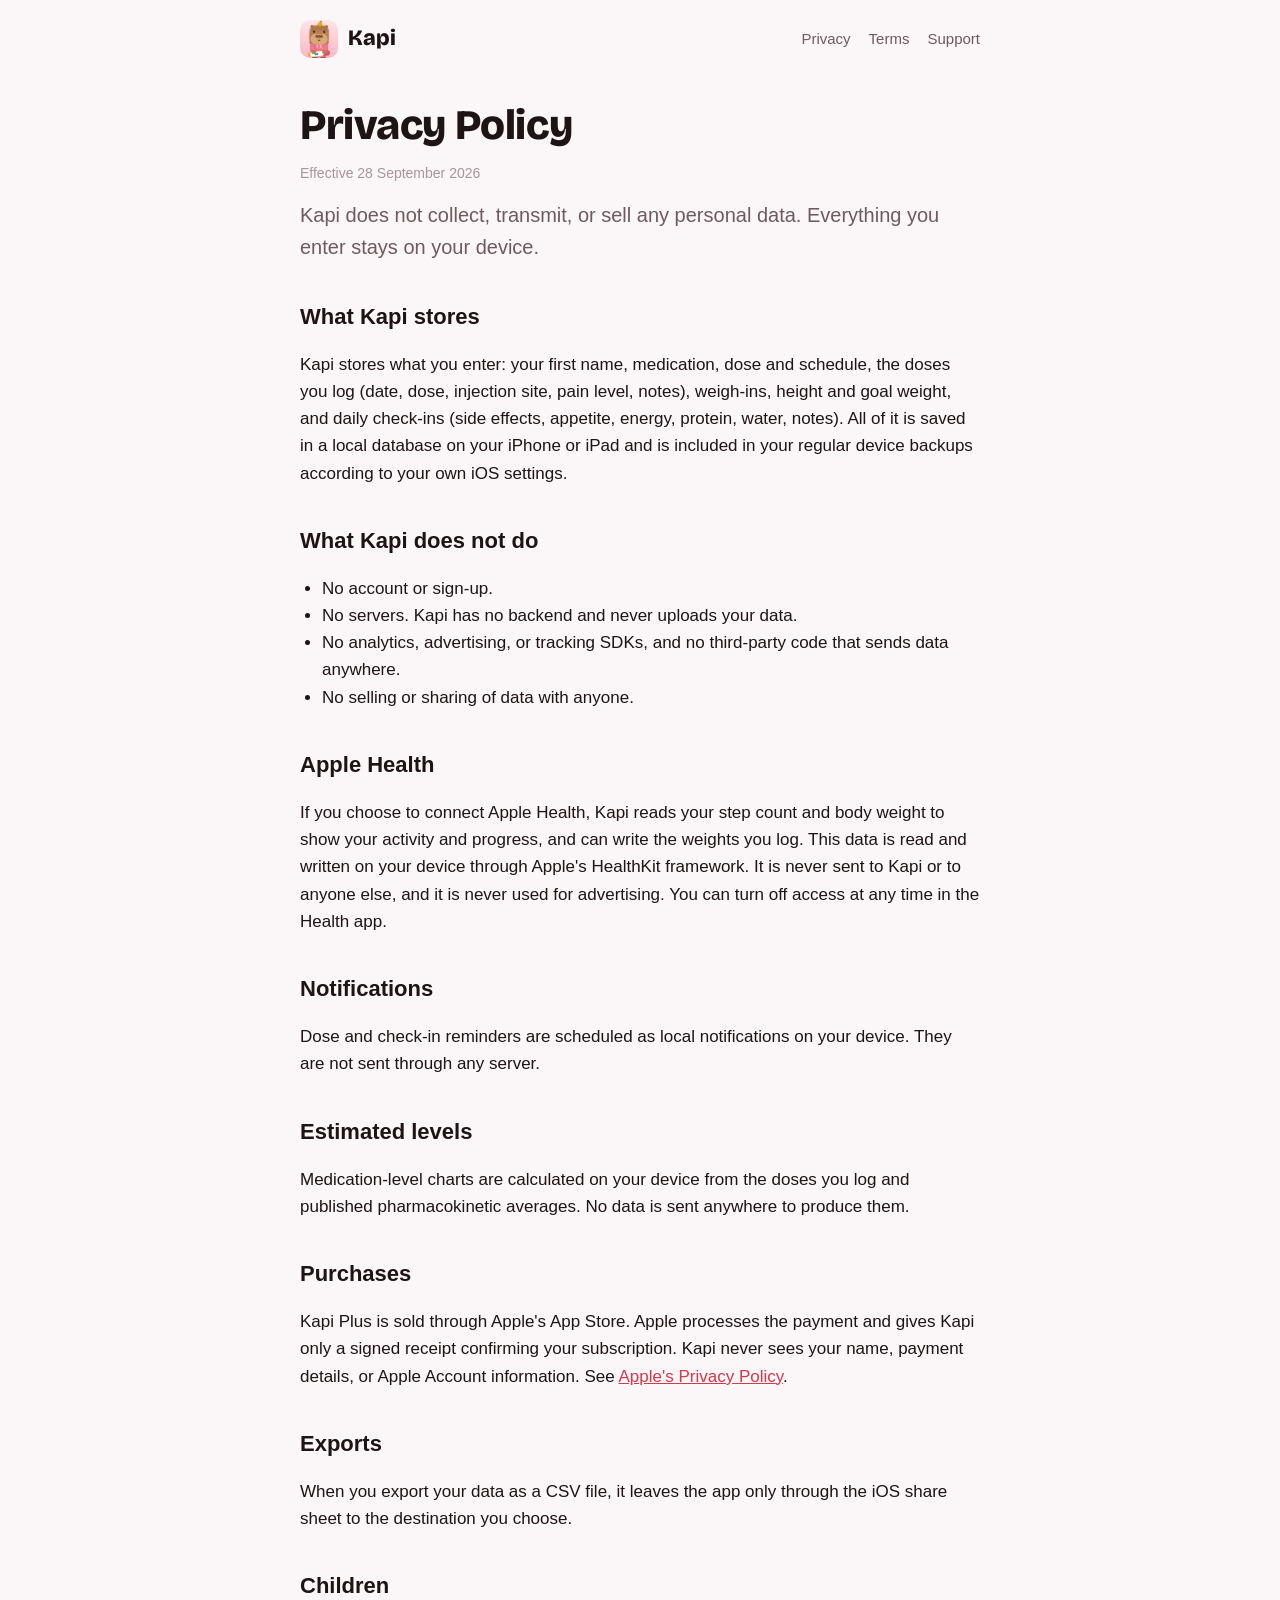
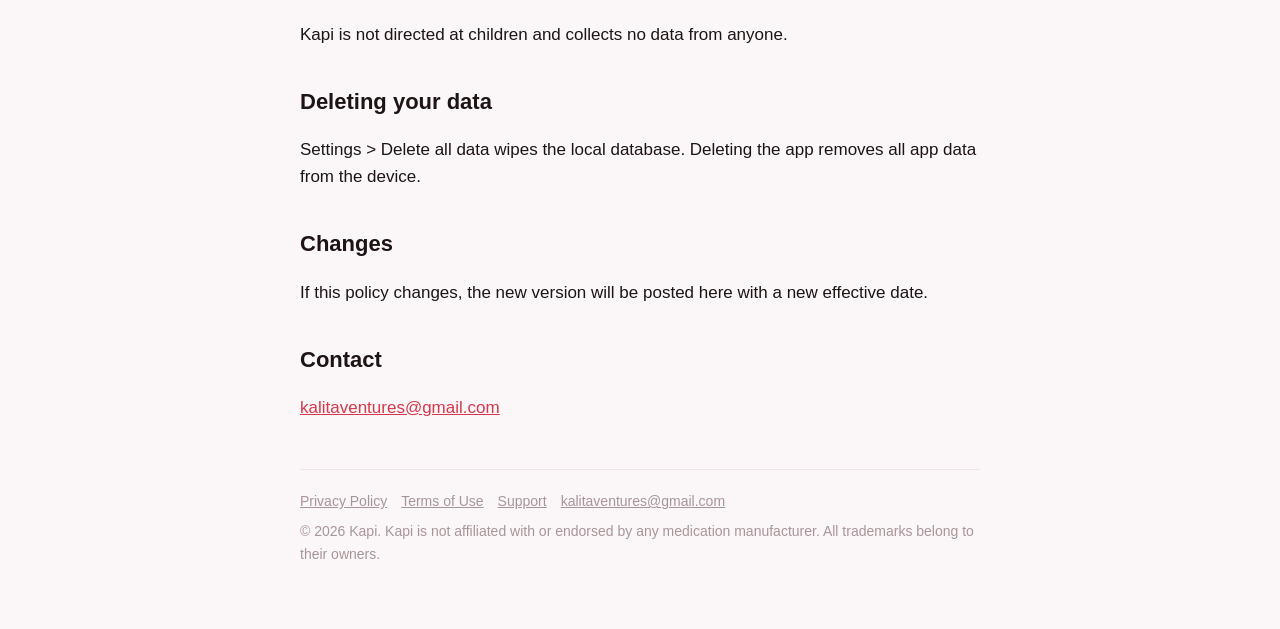
==== privacy.html @ 867f0ccf "Init" ====
<!doctype html><html lang="en"><head><meta charset="utf-8"><meta name="viewport" content="width=device-width,initial-scale=1"><title>Privacy Policy – Kapi</title><meta name="description" content="Kapi collects no data. Everything you log stays on your device."><link rel="stylesheet" href="style.css"><link rel="icon" href="icon.png"></head><body><div class="wrap"><header><a class="brand" href="./"><img src="icon.png" alt="">Kapi</a><nav><a href="privacy.html">Privacy</a><a href="terms.html">Terms</a><a href="support.html">Support</a></nav></header>
<h1>Privacy Policy</h1>
<p class="muted">Effective 28 September 2026</p>
<p class="lead">Kapi does not collect, transmit, or sell any personal data. Everything you enter stays on your device.</p>
<h2>What Kapi stores</h2>
<p>Kapi stores what you enter: your first name, medication, dose and schedule, the doses you log (date, dose, injection site, pain level, notes), weigh-ins, height and goal weight, and daily check-ins (side effects, appetite, energy, protein, water, notes). All of it is saved in a local database on your iPhone or iPad and is included in your regular device backups according to your own iOS settings.</p>
<h2>What Kapi does not do</h2>
<ul>
<li>No account or sign-up.</li>
<li>No servers. Kapi has no backend and never uploads your data.</li>
<li>No analytics, advertising, or tracking SDKs, and no third-party code that sends data anywhere.</li>
<li>No selling or sharing of data with anyone.</li>
</ul>
<h2>Apple Health</h2>
<p>If you choose to connect Apple Health, Kapi reads your step count and body weight to show your activity and progress, and can write the weights you log. This data is read and written on your device through Apple's HealthKit framework. It is never sent to Kapi or to anyone else, and it is never used for advertising. You can turn off access at any time in the Health app.</p>
<h2>Notifications</h2>
<p>Dose and check-in reminders are scheduled as local notifications on your device. They are not sent through any server.</p>
<h2>Estimated levels</h2>
<p>Medication-level charts are calculated on your device from the doses you log and published pharmacokinetic averages. No data is sent anywhere to produce them.</p>
<h2>Purchases</h2>
<p>Kapi Plus is sold through Apple's App Store. Apple processes the payment and gives Kapi only a signed receipt confirming your subscription. Kapi never sees your name, payment details, or Apple Account information. See <a href="https://www.apple.com/legal/privacy/">Apple's Privacy Policy</a>.</p>
<h2>Exports</h2>
<p>When you export your data as a CSV file, it leaves the app only through the iOS share sheet to the destination you choose.</p>
<h2>Children</h2>
<p>Kapi is not directed at children and collects no data from anyone.</p>
<h2>Deleting your data</h2>
<p>Settings &gt; Delete all data wipes the local database. Deleting the app removes all app data from the device.</p>
<h2>Changes</h2>
<p>If this policy changes, the new version will be posted here with a new effective date.</p>
<h2>Contact</h2>
<p><a href="mailto:kalitaventures@gmail.com">kalitaventures@gmail.com</a></p>
<footer><a href="privacy.html">Privacy Policy</a><a href="terms.html">Terms of Use</a><a href="support.html">Support</a><a href="mailto:kalitaventures@gmail.com">kalitaventures@gmail.com</a><div style="margin-top:8px">© 2026 Kapi. Kapi is not affiliated with or endorsed by any medication manufacturer. All trademarks belong to their owners.</div></footer></div></body></html>
---- style.css ----
@font-face { font-family:"Bricolage"; src:url("BricolageGrotesque-ExtraBold.ttf") format("truetype"); font-weight:800; font-display:swap; }
:root { --paper:#FBF6F7; --surface:#FFFFFF; --ink:#1E1416; --ink2:#6E5A5F; --ink3:#A8959A; --line:#F0E3E6; --rose:#D6384C; --rose-soft:#FDE5E8; --yuzu:#F5A300; }
@media (prefers-color-scheme: dark) { :root { --paper:#150F11; --surface:#201719; --ink:#F6EEF0; --ink2:#BBA7AC; --ink3:#7D6A6F; --line:#3A2C30; --rose:#FF7A88; --rose-soft:#3A1A1F; --yuzu:#FFC14A; } }
* { box-sizing:border-box; }
body { margin:0; background:var(--paper); color:var(--ink); font:17px/1.6 -apple-system,BlinkMacSystemFont,"SF Pro Text","Segoe UI",Roboto,sans-serif; -webkit-font-smoothing:antialiased; }
a { color:var(--rose); }
.wrap { max-width:720px; margin:0 auto; padding:0 20px 64px; }
header { display:flex; align-items:center; justify-content:space-between; padding:20px 0; flex-wrap:wrap; gap:8px; }
.brand { display:flex; align-items:center; gap:10px; font-family:"Bricolage",-apple-system,sans-serif; font-weight:800; text-decoration:none; color:var(--ink); font-size:22px; }
.brand img { width:38px; height:38px; border-radius:10px; }
nav a { margin-left:18px; font-size:15px; color:var(--ink2); text-decoration:none; }
nav a:first-child { margin-left:0; }
nav a:hover { color:var(--rose); }
h1 { font-family:"Bricolage",-apple-system,sans-serif; font-weight:800; font-size:42px; line-height:1.1; margin:24px 0 10px; letter-spacing:-0.01em; }
h1 em { font-style:normal; color:var(--rose); }
h2 { font-size:22px; margin:36px 0 8px; }
h3 { font-size:17px; margin:24px 0 6px; }
p.lead { font-size:20px; color:var(--ink2); margin:0 0 24px; }
.muted { color:var(--ink3); font-size:14px; }
.card { background:var(--surface); border:1px solid var(--line); border-radius:20px; padding:20px 22px; margin:16px 0; }
.grid { display:grid; grid-template-columns:repeat(auto-fit,minmax(200px,1fr)); gap:14px; margin:24px 0; }
.grid .card { margin:0; }
.card h3 { margin-top:0; }
.btn { display:inline-block; background:var(--rose); color:#fff; padding:12px 20px; border-radius:999px; text-decoration:none; font-weight:600; }
footer { border-top:1px solid var(--line); margin-top:48px; padding-top:20px; color:var(--ink3); font-size:14px; }
footer a { color:var(--ink3); margin-right:14px; }
ul { padding-left:22px; }
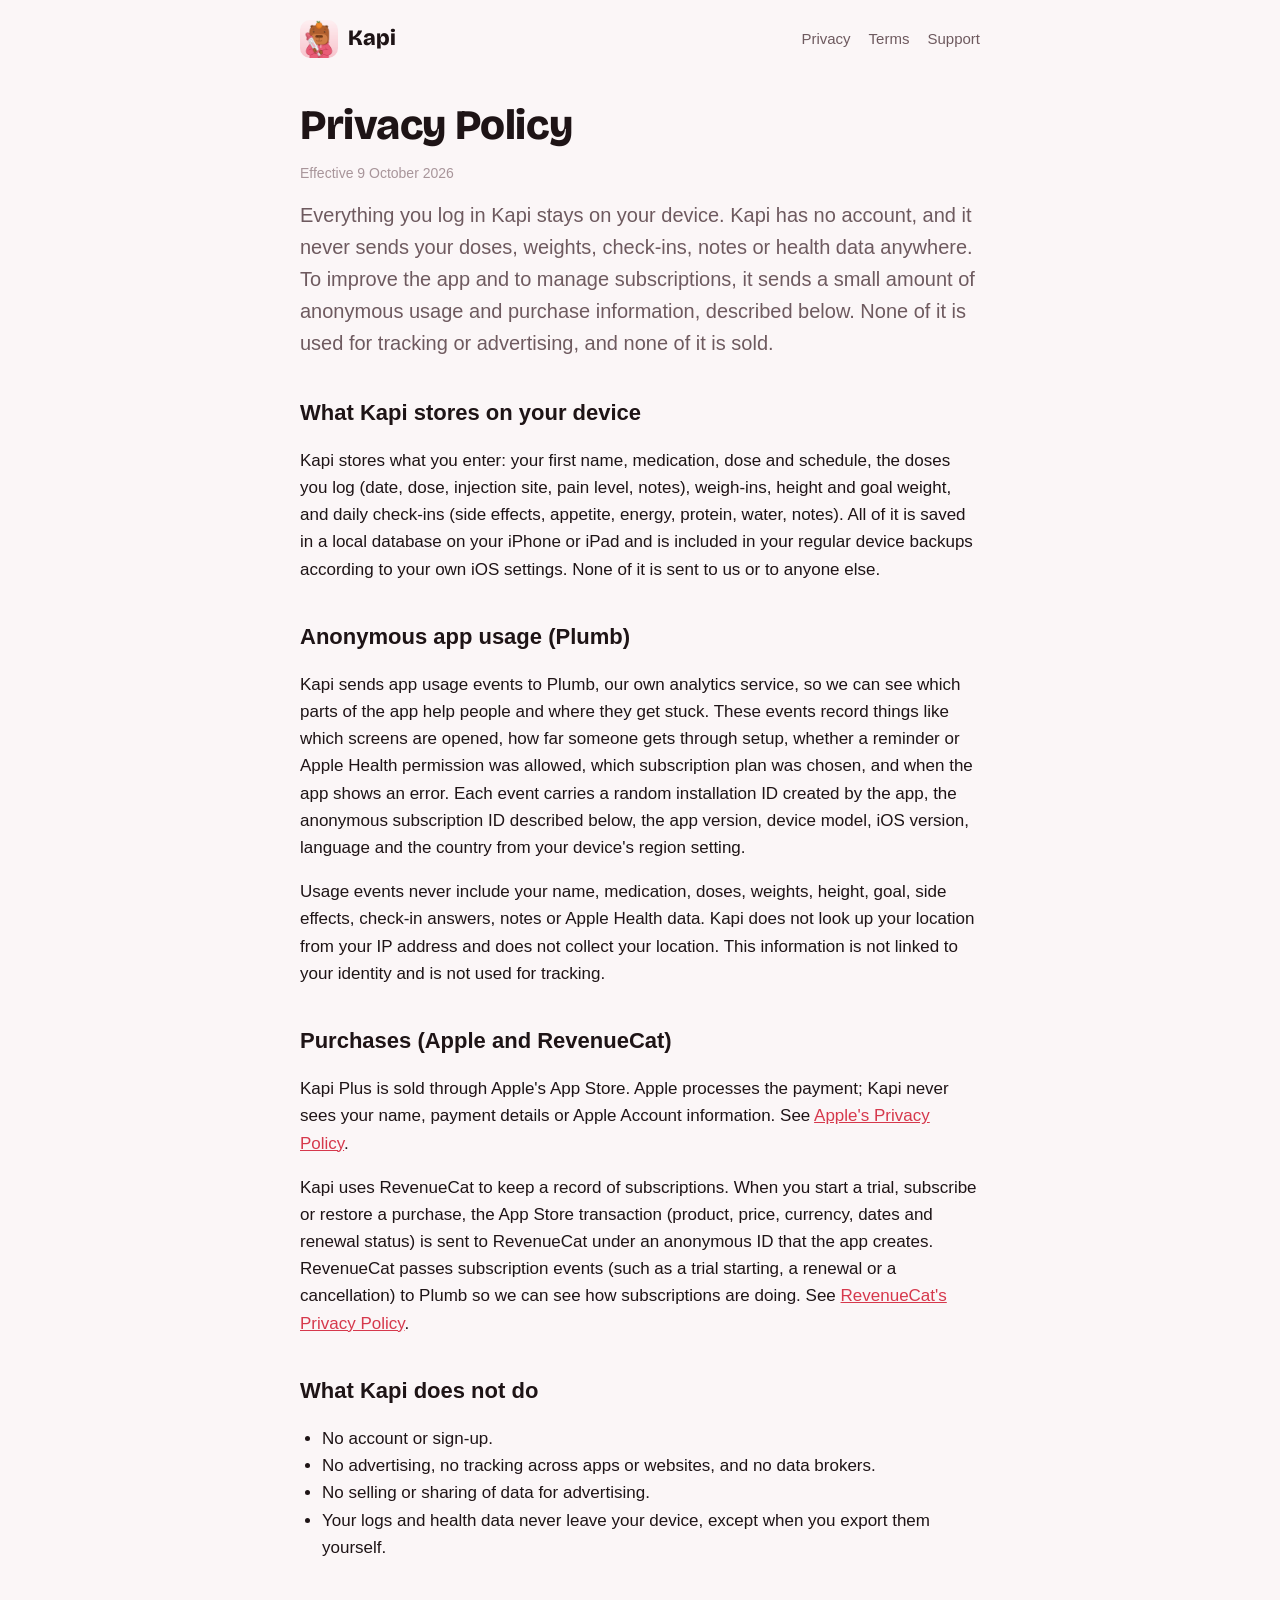
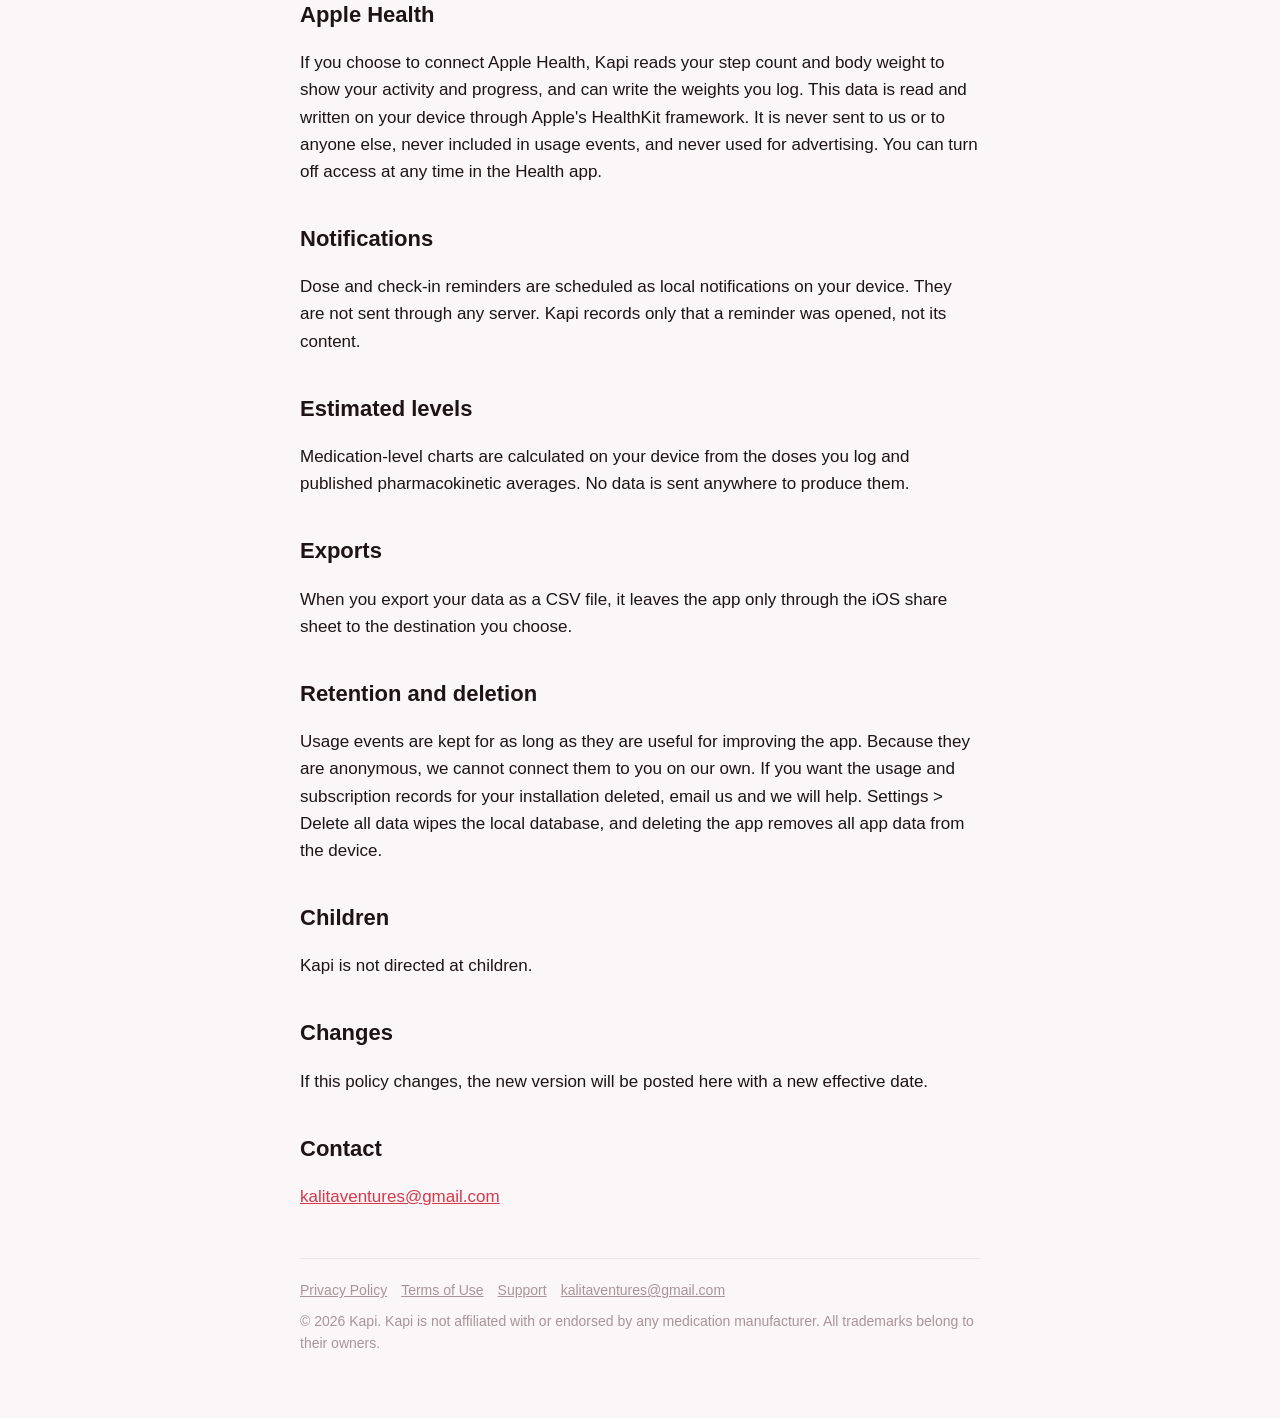
==== commit 57db0736: "Update: Privacy" ====
--- a/privacy.html
+++ b/privacy.html
@@ -1,32 +1,2 @@
-<!doctype html><html lang="en"><head><meta charset="utf-8"><meta name="viewport" content="width=device-width,initial-scale=1"><title>Privacy Policy – Kapi</title><meta name="description" content="Kapi collects no data. Everything you log stays on your device."><link rel="stylesheet" href="style.css"><link rel="icon" href="icon.png"></head><body><div class="wrap"><header><a class="brand" href="./"><img src="icon.png" alt="">Kapi</a><nav><a href="privacy.html">Privacy</a><a href="terms.html">Terms</a><a href="support.html">Support</a></nav></header>
-<h1>Privacy Policy</h1>
-<p class="muted">Effective 28 September 2026</p>
-<p class="lead">Kapi does not collect, transmit, or sell any personal data. Everything you enter stays on your device.</p>
-<h2>What Kapi stores</h2>
-<p>Kapi stores what you enter: your first name, medication, dose and schedule, the doses you log (date, dose, injection site, pain level, notes), weigh-ins, height and goal weight, and daily check-ins (side effects, appetite, energy, protein, water, notes). All of it is saved in a local database on your iPhone or iPad and is included in your regular device backups according to your own iOS settings.</p>
-<h2>What Kapi does not do</h2>
-<ul>
-<li>No account or sign-up.</li>
-<li>No servers. Kapi has no backend and never uploads your data.</li>
-<li>No analytics, advertising, or tracking SDKs, and no third-party code that sends data anywhere.</li>
-<li>No selling or sharing of data with anyone.</li>
-</ul>
-<h2>Apple Health</h2>
-<p>If you choose to connect Apple Health, Kapi reads your step count and body weight to show your activity and progress, and can write the weights you log. This data is read and written on your device through Apple's HealthKit framework. It is never sent to Kapi or to anyone else, and it is never used for advertising. You can turn off access at any time in the Health app.</p>
-<h2>Notifications</h2>
-<p>Dose and check-in reminders are scheduled as local notifications on your device. They are not sent through any server.</p>
-<h2>Estimated levels</h2>
-<p>Medication-level charts are calculated on your device from the doses you log and published pharmacokinetic averages. No data is sent anywhere to produce them.</p>
-<h2>Purchases</h2>
-<p>Kapi Plus is sold through Apple's App Store. Apple processes the payment and gives Kapi only a signed receipt confirming your subscription. Kapi never sees your name, payment details, or Apple Account information. See <a href="https://www.apple.com/legal/privacy/">Apple's Privacy Policy</a>.</p>
-<h2>Exports</h2>
-<p>When you export your data as a CSV file, it leaves the app only through the iOS share sheet to the destination you choose.</p>
-<h2>Children</h2>
-<p>Kapi is not directed at children and collects no data from anyone.</p>
-<h2>Deleting your data</h2>
-<p>Settings &gt; Delete all data wipes the local database. Deleting the app removes all app data from the device.</p>
-<h2>Changes</h2>
-<p>If this policy changes, the new version will be posted here with a new effective date.</p>
-<h2>Contact</h2>
-<p><a href="mailto:kalitaventures@gmail.com">kalitaventures@gmail.com</a></p>
-<footer><a href="privacy.html">Privacy Policy</a><a href="terms.html">Terms of Use</a><a href="support.html">Support</a><a href="mailto:kalitaventures@gmail.com">kalitaventures@gmail.com</a><div style="margin-top:8px">© 2026 Kapi. Kapi is not affiliated with or endorsed by any medication manufacturer. All trademarks belong to their owners.</div></footer></div></body></html>
+<!doctype html><html lang="en"><head><meta charset="utf-8"><meta name="viewport" content="width=device-width,initial-scale=1"><title>Privacy Policy – Kapi</title><meta name="description" content="What you log in Kapi stays on your device. Kapi sends only anonymous app usage and subscription status."><link rel="stylesheet" href="style.css"><link rel="icon" href="icon.png"></head><body><div class="wrap"><header><a class="brand" href="./"><img src="icon.png" alt="">Kapi</a><nav><a href="privacy.html">Privacy</a><a href="terms.html">Terms</a><a href="support.html">Support</a></nav></header>
+<h1>Privacy Policy</h1><p class="muted">Effective 9 October 2026</p><p class="lead">Everything you log in Kapi stays on your device. Kapi has no account, and it never sends your doses, weights, check-ins, notes or health data anywhere. To improve the app and to manage subscriptions, it sends a small amount of anonymous usage and purchase information, described below. None of it is used for tracking or advertising, and none of it is sold.</p><h2>What Kapi stores on your device</h2><p>Kapi stores what you enter: your first name, medication, dose and schedule, the doses you log (date, dose, injection site, pain level, notes), weigh-ins, height and goal weight, and daily check-ins (side effects, appetite, energy, protein, water, notes). All of it is saved in a local database on your iPhone or iPad and is included in your regular device backups according to your own iOS settings. None of it is sent to us or to anyone else.</p><h2>Anonymous app usage (Plumb)</h2><p>Kapi sends app usage events to Plumb, our own analytics service, so we can see which parts of the app help people and where they get stuck. These events record things like which screens are opened, how far someone gets through setup, whether a reminder or Apple Health permission was allowed, which subscription plan was chosen, and when the app shows an error. Each event carries a random installation ID created by the app, the anonymous subscription ID described below, the app version, device model, iOS version, language and the country from your device's region setting.</p><p>Usage events never include your name, medication, doses, weights, height, goal, side effects, check-in answers, notes or Apple Health data. Kapi does not look up your location from your IP address and does not collect your location. This information is not linked to your identity and is not used for tracking.</p><h2>Purchases (Apple and RevenueCat)</h2><p>Kapi Plus is sold through Apple's App Store. Apple processes the payment; Kapi never sees your name, payment details or Apple Account information. See <a href="https://www.apple.com/legal/privacy/">Apple's Privacy Policy</a>.</p><p>Kapi uses RevenueCat to keep a record of subscriptions. When you start a trial, subscribe or restore a purchase, the App Store transaction (product, price, currency, dates and renewal status) is sent to RevenueCat under an anonymous ID that the app creates. RevenueCat passes subscription events (such as a trial starting, a renewal or a cancellation) to Plumb so we can see how subscriptions are doing. See <a href="https://www.revenuecat.com/privacy/">RevenueCat's Privacy Policy</a>.</p><h2>What Kapi does not do</h2><ul><li>No account or sign-up.</li><li>No advertising, no tracking across apps or websites, and no data brokers.</li><li>No selling or sharing of data for advertising.</li><li>Your logs and health data never leave your device, except when you export them yourself.</li></ul><h2>Apple Health</h2><p>If you choose to connect Apple Health, Kapi reads your step count and body weight to show your activity and progress, and can write the weights you log. This data is read and written on your device through Apple's HealthKit framework. It is never sent to us or to anyone else, never included in usage events, and never used for advertising. You can turn off access at any time in the Health app.</p><h2>Notifications</h2><p>Dose and check-in reminders are scheduled as local notifications on your device. They are not sent through any server. Kapi records only that a reminder was opened, not its content.</p><h2>Estimated levels</h2><p>Medication-level charts are calculated on your device from the doses you log and published pharmacokinetic averages. No data is sent anywhere to produce them.</p><h2>Exports</h2><p>When you export your data as a CSV file, it leaves the app only through the iOS share sheet to the destination you choose.</p><h2>Retention and deletion</h2><p>Usage events are kept for as long as they are useful for improving the app. Because they are anonymous, we cannot connect them to you on our own. If you want the usage and subscription records for your installation deleted, email us and we will help. Settings &gt; Delete all data wipes the local database, and deleting the app removes all app data from the device.</p><h2>Children</h2><p>Kapi is not directed at children.</p><h2>Changes</h2><p>If this policy changes, the new version will be posted here with a new effective date.</p><h2>Contact</h2><p><a href="mailto:kalitaventures@gmail.com">kalitaventures@gmail.com</a></p><footer><a href="privacy.html">Privacy Policy</a><a href="terms.html">Terms of Use</a><a href="support.html">Support</a><a href="mailto:kalitaventures@gmail.com">kalitaventures@gmail.com</a><div style="margin-top:8px">© 2026 Kapi. Kapi is not affiliated with or endorsed by any medication manufacturer. All trademarks belong to their owners.</div></footer></div></body></html>
